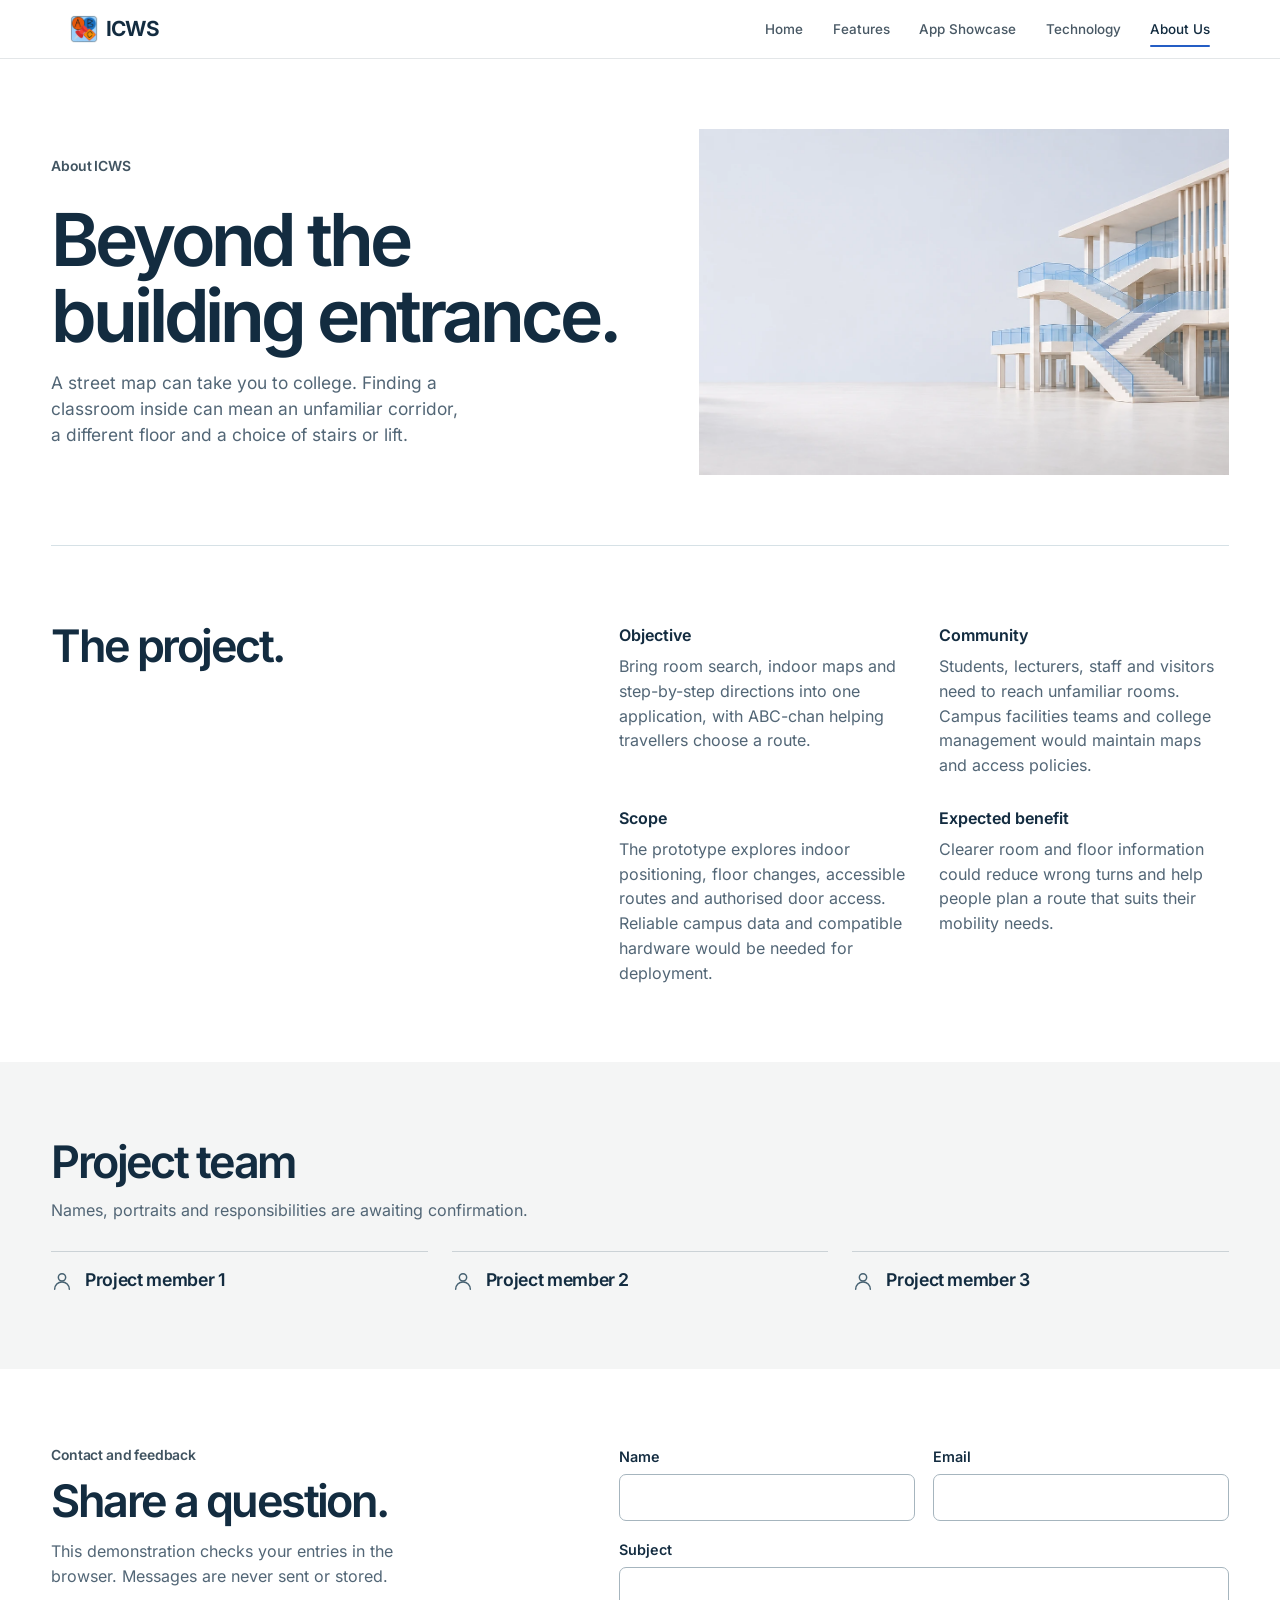
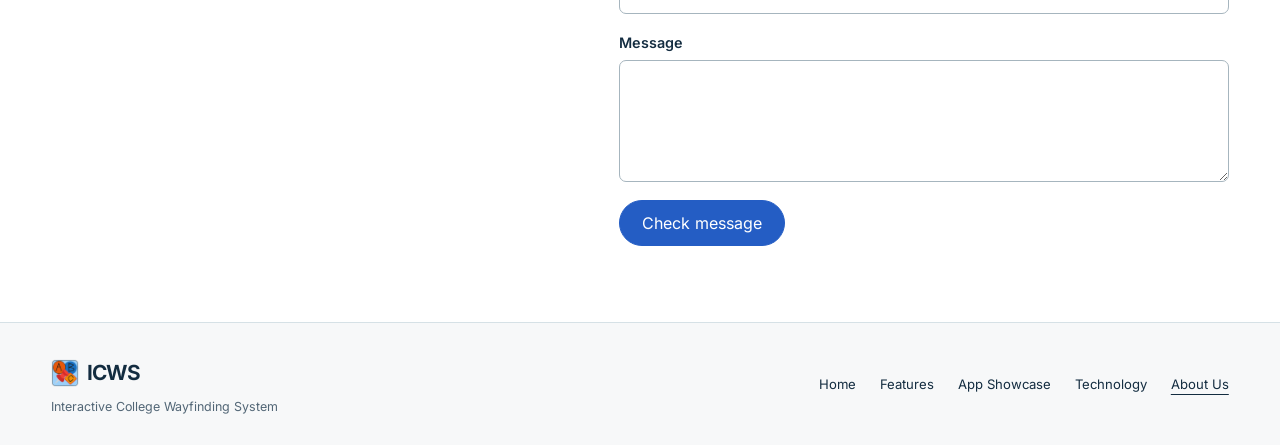
==== about.html @ 72aa4497 "Add new screenshots and create technology overview page - Added various screenshots for features and" ====
<!doctype html>
<html lang="en">
  <head>
    <meta charset="utf-8" />
    <meta name="viewport" content="width=device-width,initial-scale=1" />
    <meta name="theme-color" content="#f7f8f9" />
    <meta
      name="description"
      content="Learn about the ICWS project, its team, and how to send feedback."
    />
    <title>About Us · ICWS</title>
    <link rel="icon" href="public/images/logo/abc-chan-small.webp" type="image/webp" />
    <link href="css/vendor/bootstrap.min.css" rel="stylesheet" />
    <link href="css/icws.css" rel="stylesheet" />
    <link href="css/interior.css" rel="stylesheet" />
    <script src="js/interior.js" defer></script>
  </head>
  <body class="icws-site">
    <a class="skip-link" href="#main-content">Skip to content</a>
    <header class="site-header">
      <nav class="navbar navbar-expand-lg" aria-label="Main navigation">
        <div class="container">
          <a
            class="navbar-brand d-flex align-items-center gap-2"
            href="index.html"
            ><img
              src="public/images/logo/abc-chan-small.webp"
              width="42"
              height="42"
              alt=""
            /><span class="brand-name">ICWS</span></a
          ><button
            class="navbar-toggler menu-toggle"
            type="button"
            aria-controls="site-nav"
            aria-expanded="false"
            aria-label="Toggle navigation"
          >
            <span class="navbar-toggler-icon"></span>
          </button>
          <div class="collapse navbar-collapse site-nav" id="site-nav">
            <ul class="navbar-nav ms-auto align-items-lg-center">
              <li class="nav-item">
                <a class="nav-link" href="index.html">Home</a>
              </li>
              <li class="nav-item">
                <a class="nav-link" href="features.html">Features</a>
              </li>
              <li class="nav-item">
                <a class="nav-link" href="app-showcase.html">App Showcase</a>
              </li>
              <li class="nav-item">
                <a class="nav-link" href="technology.html">Technology</a>
              </li>
              <li class="nav-item">
                <a class="nav-link active" aria-current="page" href="about.html"
                  >About Us</a
                >
              </li>
            </ul>
          </div>
        </div>
      </nav>
    </header>
    <main class="interior" id="main-content">
<section class="project-intro wrap">
        <div>
          <p class="ix-label">About ICWS</p>
          <h1>Beyond the<br>building entrance.</h1>
          <p>A street map can take you to college. Finding a classroom inside can mean an unfamiliar corridor, a different floor and a choice of stairs or lift.</p>
        </div>
        <figure class="project-photo"><img src="public/images/campus-studio.webp" width="1984" height="793" alt="Architectural study of a multistorey college with open corridors and staircases"></figure>
      </section>
      <div class="wrap"><section class="ix-project">
          <h2>The project.</h2>
          <dl>
            <div>
              <dt>Objective</dt>
              <dd>
                Bring room search, indoor maps and step-by-step directions into
                one application, with ABC-chan helping travellers choose a
                route.
              </dd>
            </div>
            <div>
              <dt>Community</dt>
              <dd>
                Students, lecturers, staff and visitors need to reach unfamiliar
                rooms. Campus facilities teams and college management would
                maintain maps and access policies.
              </dd>
            </div>
            <div>
              <dt>Scope</dt>
              <dd>
                The prototype explores indoor positioning, floor changes,
                accessible routes and authorised door access. Reliable campus
                data and compatible hardware would be needed for deployment.
              </dd>
            </div>
            <div>
              <dt>Expected benefit</dt>
              <dd>
                Clearer room and floor information could reduce wrong turns and
                help people plan a route that suits their mobility needs.
              </dd>
            </div>
          </dl>
        </section>
      </div>
      <section class="ix-team">
        <div class="wrap">
          <h2>Project team</h2>
          <p>
            Names, portraits and responsibilities are awaiting confirmation.
          </p>
          <div class="ix-roster">
            <div class="ix-person">
              <span
                ><svg
                  class="ix-icon"
                  aria-hidden="true"
                  width="22"
                  height="22"
                  viewBox="0 0 24 24"
                  fill="none"
                  stroke="currentColor"
                  stroke-width="1.6"
                  stroke-linecap="round"
                  stroke-linejoin="round"
                >
                  <circle cx="12" cy="8" r="4" />
                  <path d="M4 21a8 8 0 0 1 16 0" /></svg
              ></span>
              <h3>Project member 1</h3>
            </div>
            <div class="ix-person">
              <span
                ><svg
                  class="ix-icon"
                  aria-hidden="true"
                  width="22"
                  height="22"
                  viewBox="0 0 24 24"
                  fill="none"
                  stroke="currentColor"
                  stroke-width="1.6"
                  stroke-linecap="round"
                  stroke-linejoin="round"
                >
                  <circle cx="12" cy="8" r="4" />
                  <path d="M4 21a8 8 0 0 1 16 0" /></svg
              ></span>
              <h3>Project member 2</h3>
            </div>
            <div class="ix-person">
              <span
                ><svg
                  class="ix-icon"
                  aria-hidden="true"
                  width="22"
                  height="22"
                  viewBox="0 0 24 24"
                  fill="none"
                  stroke="currentColor"
                  stroke-width="1.6"
                  stroke-linecap="round"
                  stroke-linejoin="round"
                >
                  <circle cx="12" cy="8" r="4" />
                  <path d="M4 21a8 8 0 0 1 16 0" /></svg
              ></span>
              <h3>Project member 3</h3>
            </div>
          </div>
        </div>
      </section>
      <section class="wrap ix-feedback ix-section" id="contact">
        <div>
          <p class="ix-label">Contact and feedback</p>
          <h2>Share a question.</h2>
          <p>
            This demonstration checks your entries in the browser. Messages are
            never sent or stored.
          </p>
        </div>
        <form id="contact-form" class="ix-form" novalidate>
          <div class="ix-field ix-field-name">
            <label for="contact-name">Name</label
            ><input
              id="contact-name"
              name="name"
              required
              aria-describedby="error-name"
              type="text"
              autocomplete="name"
            /><span class="invalid-feedback" id="error-name"
              >Enter your name.</span
            >
          </div>
          <div class="ix-field ix-field-email">
            <label for="contact-email">Email</label
            ><input
              id="contact-email"
              name="email"
              required
              aria-describedby="error-email"
              type="email"
              autocomplete="email"
            /><span class="invalid-feedback" id="error-email"
              >Enter a valid email address.</span
            >
          </div>
          <div class="ix-field ix-field-subject">
            <label for="contact-subject">Subject</label
            ><input
              id="contact-subject"
              name="subject"
              required
              aria-describedby="error-subject"
              type="text"
            /><span class="invalid-feedback" id="error-subject"
              >Enter a subject.</span
            >
          </div>
          <div class="ix-field ix-field-message">
            <label for="contact-message">Message</label
            ><textarea
              id="contact-message"
              name="message"
              required
              aria-describedby="error-message"
              rows="4"
            ></textarea
            ><span class="invalid-feedback" id="error-message"
              >Enter a message.</span
            >
          </div>
          <noscript
            >Enable JavaScript to check this demonstration form.</noscript
          ><button disabled type="submit" class="btn btn-primary">
            Check message
          </button>
          <p class="form-status" id="contact-status" role="status"></p>
        </form>
      </section>
    </main>
    <footer class="site-footer">
      <div class="wrap footer-inner">
        <div>
          <a class="footer-brand" href="index.html"
            ><img
              src="public/images/logo/abc-chan-small.webp"
              alt=""
              width="31"
              height="31"
            />ICWS</a
          >
          <p class="footer-name">Interactive College Wayfinding System</p>
        </div>
        <nav class="footer-links" aria-label="Footer navigation">
          <a href="index.html">Home</a><a href="features.html">Features</a
          ><a href="app-showcase.html">App Showcase</a
          ><a href="technology.html">Technology</a
          ><a aria-current="page" href="about.html">About Us</a>
        </nav>
      </div>
    </footer>
    <script src="js/icws.js" defer></script>
  </body>
</html>
---- css/icws.css ----
@font-face {
  font-family: Inter;
  font-style: normal;
  font-weight: 100 900;
  font-display: swap;
  src: url("../public/fonts/inter-latin-wght-normal.woff2") format("woff2");
}

:root {
  --ink: #132c40;
  --midnight: #081622;
  --night-edge: #29404e;
  --night-text: #ecf5fb;
  --route-light: #82c9ff;
  --blue: #245dc4;
  --muted: #526676;
  --canvas: #edf3f6;
  --line: #d6e1e6;
  --paper: #fff;
  --porcelain: #f7f8f9;
  --mist: #e9eff5;
  --shell-height: 58px;
  --ease-product: cubic-bezier(.22,.68,.15,1);
  --gutter: clamp(20px, 4vw, 56px);
  --body-font: "Inter", "Segoe UI", "Helvetica Neue", Arial, sans-serif;
  --bs-body-font-family: var(--body-font);
}
html {
  scroll-behavior: smooth;
  scroll-padding-top: 82px;
}
body {
  margin: 0;
  font-family: var(--body-font);
  font-size: 16px;
  line-height: 1.55;
  color: var(--ink);
  background: var(--paper);
  -webkit-font-smoothing: antialiased;
}
.wrap,
.site-header .container {
  width: min(calc(100% - 2 * var(--gutter)), 1180px);
  margin-inline: auto;
  padding-inline: 0;
}
img {
  max-width: 100%;
  height: auto;
}
h1,
h2,
h3,
h4 {
  font-weight: 620;
  line-height: 1.13;
  letter-spacing: -0.042em;
  text-wrap: balance;
}
h1 {
  font-size: clamp(2.35rem, 4.5vw, 4rem);
}
h2 {
  font-size: clamp(1.8rem, 3vw, 2.8rem);
}
h3 {
  font-size: 1.3rem;
}
p {
  color: var(--muted);
}
a {
  color: var(--blue);
  text-underline-offset: 0.2em;
}
a,
button,
summary {
  touch-action: manipulation;
}
:focus-visible {
  outline: 3px solid #1868cb;
  outline-offset: 4px;
}
.skip-link {
  position: fixed;
  top: 0.5rem;
  left: 0.5rem;
  padding: 0.65rem 1rem;
  background: white;
  color: var(--ink);
  z-index: 1100;
  transform: translateY(-160%);
}
.skip-link:focus {
  transform: none;
}
.site-header {
  position: sticky;
  top: 0;
  z-index: 100;
  background: rgba(255,255,255,.96);
  border-bottom: 1px solid rgba(28,50,69,.12);
}
@supports (backdrop-filter: blur(16px)) {
  .site-header { background: rgba(255,255,255,.88); backdrop-filter: blur(16px); }
}
.site-header nav { min-height: var(--shell-height); padding: 0; }
.site-header .navbar-brand, .footer-brand {
  display: inline-flex;
  align-items: center;
  gap: 8px;
  color: var(--ink);
  font-size: 1.3rem;
  font-weight: 680;
  letter-spacing: -.055em;
  line-height: 1;
  min-height: 44px;
  text-decoration: none;
}
.navbar-brand img, .footer-brand img { width: 28px; height: 28px; object-fit: contain; }
.site-nav .navbar-nav { gap: clamp(18px, 2.3vw, 34px); }
.site-nav .nav-link {
  display: inline-flex;
  align-items: center;
  min-height: 44px;
  position: relative;
  font-size: .84rem;
  font-weight: 510;
  color: #495965;
  padding: 0 !important;
}
.site-nav .nav-link:hover, .site-nav .nav-link[aria-current] { color: var(--ink); }
.site-nav .nav-link::after {
  content: "";
  position: absolute;
  bottom: 4px;
  left: 0;
  right: 0;
  height: 2px;
  border-radius: 2px;
  background: var(--blue);
  transform: scaleX(0);
  transform-origin: left;
  transition: transform .18s var(--ease-product);
}
.site-nav .nav-link[aria-current]::after, .site-nav .nav-link:hover::after { transform: scaleX(1); }
.menu-toggle { width: 44px; height: 44px; border: 0; padding: 8px; }
.menu-toggle .navbar-toggler-icon { width: 24px; height: 24px; }
.site-footer { background: var(--porcelain); border-top: 1px solid var(--line); padding: 28px 0; }
.footer-inner { display: flex; align-items: center; justify-content: space-between; gap: 28px; }
.footer-name { margin: 2px 0 0; font-size: .78rem; color: var(--muted); }
.footer-links { display: flex; align-items: center; flex-wrap: wrap; gap: 0 24px; }
.footer-links a { display: inline-flex; align-items: center; min-height: 44px; color: var(--ink); text-decoration: none; font-size: .82rem; }
.footer-links a:hover, .footer-links a[aria-current] { text-decoration: underline; text-underline-offset: 5px; }

@media (max-width: 991.98px) {
  .site-header .navbar { padding-block: 5px; }
  .site-nav .navbar-nav { padding: 5px 0 10px; gap: 0; }
  .site-nav .nav-link { width: 100%; }
  .site-nav .nav-link::after { width: 20px; }
  .site-nav.show { max-height: calc(100dvh - var(--shell-height)); overflow-y: auto; }
}
@media (max-width: 700px) {
  .footer-inner { align-items: flex-start; flex-direction: column; gap: 12px; }
  .footer-links { column-gap: 19px; }
}
@media (scripting: none) and (max-width: 991.98px) {
  .site-header { position: relative; }
  .site-header .site-nav { display: block; }
  .site-nav .navbar-nav { flex-direction: row; flex-wrap: wrap; gap: 0 18px; }
  .site-header .menu-toggle { display: none; }
}
@media (prefers-reduced-motion: reduce) {
  html {
    scroll-behavior: auto;
  }
  *,
  *::before,
  *::after {
    animation-duration: 0.01ms !important;
    animation-iteration-count: 1 !important;
    transition-duration: 0.01ms !important;
    scroll-behavior: auto !important;
  }
}
---- css/interior.css ----
.interior {
  --study: #e9eff5;
  --graph-paper: #112331;
  --graph-text: #c4d2de;
  color: var(--ink);
}
.interior [hidden] { display: none !important; }
.interior h1, .interior h2, .interior h3 {
  margin: 0;
  font-weight: 620;
  line-height: 1.04;
  letter-spacing: -.057em;
}
.interior h1, .feature-intro h2 { font-size: clamp(3rem, 5.7vw, 5.8rem); }
.interior h2 { font-size: clamp(2rem, 3.5vw, 3.5rem); }
.interior p, .interior dd, .interior figure { margin: 0; }
.interior .ix-label, .feature-meta {
  font-size: .87rem;
  font-weight: 610;
  letter-spacing: -.012em;
  color: #415461;
  line-height: 1.4;
}
.feature-exhibit { background: var(--study); padding-top: clamp(32px, 4.4vw, 64px); }
.feature-panel {
  display: grid;
  grid-template-columns: 1fr 1fr;
  align-items: center;
  padding: 16px 0 34px;
  min-height: clamp(360px, 35vw, 490px);
}
.feature-intro h2 { font-size: clamp(3.4rem, 5.7vw, 5.6rem); }
.feature-meta { margin: 22px 0 12px !important; color: #365369; }
.feature-intro > p:last-child, .guidance-copy p, .project-intro div > p:last-child {
  max-width: 37ch;
  font-size: clamp(1rem, 1.35vw, 1.2rem);
  line-height: 1.5;
}
.feature-panel figure { text-align: center; }
.feature-panel figure img {
  height: clamp(285px, 31.5vw, 405px);
  width: auto;
  filter: drop-shadow(6px 13px 9px #233c4e2e);
}
.studio-switch, .signal-switch { display: flex; flex-wrap: wrap; align-items: center; }
.studio-switch { gap: clamp(22px, 7vw, 96px); padding-block: 4px; border-top: 1px solid #acbac5; }
.studio-switch a, .signal-switch a {
  display: inline-flex;
  align-items: center;
  min-height: 44px;
  font-size: .91rem;
  font-weight: 580;
  text-decoration: none;
  color: #415461;
}
.studio-switch a::before {
  content: '';
  width: 5px;
  height: 5px;
  background: currentColor;
  border-radius: 50%;
  margin-right: 8px;
  opacity: 0;
}
.studio-switch a:hover, .studio-switch a[aria-current], .ix-link:hover { color: var(--blue); }
.studio-switch a[aria-current]::before { opacity: 1; }
.guidance {
  display: grid;
  grid-template-columns: 1fr 1.05fr;
  align-items: center;
  gap: clamp(22px, 6vw, 80px);
  padding-block: clamp(42px, 6vw, 85px);
}
.assistant-signature { display: flex; align-items: center; gap: 9px; font-weight: 630; margin-bottom: 14px; }
.assistant-mark { width: 35px; height: 35px; object-fit: contain; }
.guidance-copy p, .project-intro div > p:last-child { margin-top: 16px; }
.ix-link { display: inline-flex; gap: 6px; min-height: 44px; align-items: center; font-weight: 580; text-decoration: none; margin-top: 8px; }
.route-study svg { width: 100%; display: block; border-radius: 4px; }
.route-study figcaption { display: flex; justify-content: space-between; border-top: 1px solid var(--line); padding-block: 12px; color: #496070; font-size: .82rem; }
.campus-pair { display: grid; grid-template-columns: 1.17fr 1fr; gap: 14px; }
.access-study { padding: clamp(27px, 3.9vw, 54px); background: #eaf1ee; border-radius: 4px; }
.way-sign { color: #395e55; margin-bottom: 24px; }
.entry-study { background: #f2f2f1; }
.entry-study .way-sign { color: #485b6b; }
.access-study p { margin-top: 13px; max-width: 43ch; }
.ix-section, .ix-project, .ix-team { padding-block: clamp(44px, 6vw, 82px); }
.ix-split, .ix-feedback, .ix-project {
  display: grid;
  grid-template-columns: .94fr 1.2fr;
  gap: clamp(28px, 7vw, 95px);
}
.ix-split .ix-label, .ix-feedback .ix-label { margin-bottom: 13px; }
.ix-feedback > div > p:last-child, .ix-split > div > p:last-child { margin-top: 14px; max-width: 40ch; }
.ix-detail { border-bottom: 1px solid var(--line); }
.ix-detail:first-child { border-top: 1px solid var(--line); }
.ix-detail summary {
  cursor: pointer;
  display: flex;
  align-items: center;
  justify-content: space-between;
  gap: 14px;
  list-style: none;
  padding: 18px 0;
  font-weight: 595;
}
.ix-detail summary::-webkit-details-marker { display: none; }
.ix-detail summary::after { content: '+'; font-size: 1.25rem; font-weight: 420; }
.ix-detail[open] summary::after { content: '−'; }
.ix-detail summary:hover { color: var(--blue); }
.ix-detail p { padding-bottom: 18px; max-width: 62ch; }
.system-sheet { background: var(--graph-paper); color: #f3f6f8; padding-block: clamp(44px, 5.5vw, 80px) clamp(36px, 4.4vw, 70px); }
.system-sheet .ix-label { color: var(--graph-text); margin-bottom: 10px; }
.signal-switch { gap: 20px; margin-top: clamp(28px, 4vw, 52px); border-bottom: 1px solid #40535f; }
.signal-switch a { border-bottom: 2px solid transparent; color: #c7d4df; }
.signal-switch a[aria-current], .signal-switch a:hover { color: white; border-color: #9ec7f1; }
.system-sheet :focus-visible { outline-color: #b2d8ff; }
.flow-caption { color: var(--graph-text); font-size: .98rem; }
.flow-caption b { color: #f2f5fa; font-weight: 600; }
.signal-page { padding-top: 23px; }
.system-graph { display: block; width: min(100%, 1080px); margin: clamp(20px, 2.8vw, 36px) auto 0; }
.diagram-node rect { fill: #182d3d; stroke: #526777; stroke-width: 1; }
.diagram-node text { fill: #c1d0dc; font-size: 14px; }
.diagram-node .node-title { fill: #f1f4f6; font-size: 18px; font-weight: 580; }
.diagram-edge path { fill: none; stroke: #8fb8e3; stroke-width: 1.7; stroke-linejoin: round; }
.diagram-edge text { fill: #c2d5e4; font-size: 13px; }
.flow-steps { position: absolute; width: 1px; height: 1px; padding: 0; margin: -1px; overflow: hidden; clip-path: inset(50%); }
.project-intro { display: grid; grid-template-columns: 1.1fr 1fr; gap: clamp(30px, 5vw, 80px); align-items: center; padding-block: clamp(38px, 5.5vw, 80px); }
.project-intro .ix-label { margin-bottom: 26px; }
.project-photo { height: clamp(260px, 27vw, 380px); overflow: hidden; background: var(--study); }
.project-photo img { display: block; width: 100%; height: 100%; object-fit: cover; object-position: 100% 58%; }
.ix-project { border-top: 1px solid var(--line); }
.ix-project dl { display: grid; grid-template-columns: 1fr 1fr; gap: 28px 30px; margin: 0; }
.ix-project dt { font-weight: 630; margin-bottom: 6px; }
.ix-project dd { color: var(--muted); }
.ix-team { background: #f4f5f5; }
.ix-team p { margin-top: 12px; }
.ix-roster { display: grid; grid-template-columns: repeat(3, 1fr); gap: 24px; margin-top: 28px; }
.ix-person { display: flex; align-items: center; gap: 12px; border-top: 1px solid #cbd2d6; padding-top: 16px; }
.ix-person span { color: #466171; }
.ix-person h3 { font-size: 1.1rem; letter-spacing: -.02em; }
.ix-form { display: grid; grid-template-columns: 1fr 1fr; gap: 18px; }
.ix-field label { display: block; font-weight: 580; font-size: .9rem; margin-bottom: 6px; }
.ix-field input, .ix-field textarea { width: 100%; border: 1px solid #a6b5be; border-radius: 7px; padding: 10px 12px; color: var(--ink); font: inherit; }
.ix-field textarea { display: block; resize: vertical; min-height: 90px; }
.ix-field-subject, .ix-field-message, .ix-form .btn, .form-status { grid-column: 1/-1; }
.ix-form .btn { justify-self: start; border-radius: 30px; padding: 10px 22px; background: var(--blue); border-color: var(--blue); }
.form-status:empty { display: none; }
.form-status.is-error { color: #99352f; }
.form-status.is-success { color: #246346; }
@media (prefers-reduced-motion: no-preference) {
  .diagram-edge path { animation: flow-trace .7s ease-out both; }
  @keyframes flow-trace { from { stroke-dasharray: 450; stroke-dashoffset: 450; } to { stroke-dasharray: 450; stroke-dashoffset: 0; } }
  .feature-panel figure { animation: settle .35s ease-out; }
  @keyframes settle { from { transform: translateX(6px); opacity: .8; } }
}
@media (max-width: 800px) {
  .project-intro { grid-template-columns: 1.15fr 1fr; gap: 24px; }
  .system-graph { display: none; }
  .flow-steps { position: static; width: auto; height: auto; margin: 22px 0 0; clip-path: none; overflow: visible; list-style: none; }
  .flow-steps li { border-left: 2px solid #74a1cf; padding: 7px 15px; margin-bottom: 10px; }
  .flow-steps strong, .flow-steps span { display: block; }
  .flow-steps strong { font-size: .98rem; font-weight: 600; }
  .flow-steps span { font-size: .9rem; color: var(--graph-text); margin-top: 4px; }
  .ix-project { grid-template-columns: 1fr; }
}
@media (max-width: 620px) {
  .feature-exhibit { padding-top: 26px; }
  .feature-panel { grid-template-columns: 1fr; padding: 20px 0; gap: 22px; }
  .feature-intro h2 { font-size: clamp(2.8rem, 11vw, 3.7rem); }
  .feature-intro h2 br { display: none; }
  .feature-intro h2 br::after { content: ' '; }
  .feature-intro > p:last-child { max-width: 39ch; }
  .feature-meta { margin: 12px 0 7px !important; }
  .feature-panel figure img { height: 247px; }
  .studio-switch { justify-content: space-between; gap: 3px; }
  .studio-switch a { font-size: .84rem; }
  .guidance, .campus-pair, .ix-split, .ix-feedback, .project-intro, .ix-project dl, .ix-form, .ix-roster { grid-template-columns: 1fr; }
  .guidance-copy h2 br { display: none; }
  .guidance { gap: 20px; }
  .campus-pair { gap: 10px; }
  .way-sign { margin-bottom: 14px; }
  .route-study svg { max-height: 190px; }
  .project-intro { gap: 24px; }
  .project-photo { height: 205px; }
  .ix-roster { gap: 14px; }
  .ix-project dl { gap: 18px; }
}
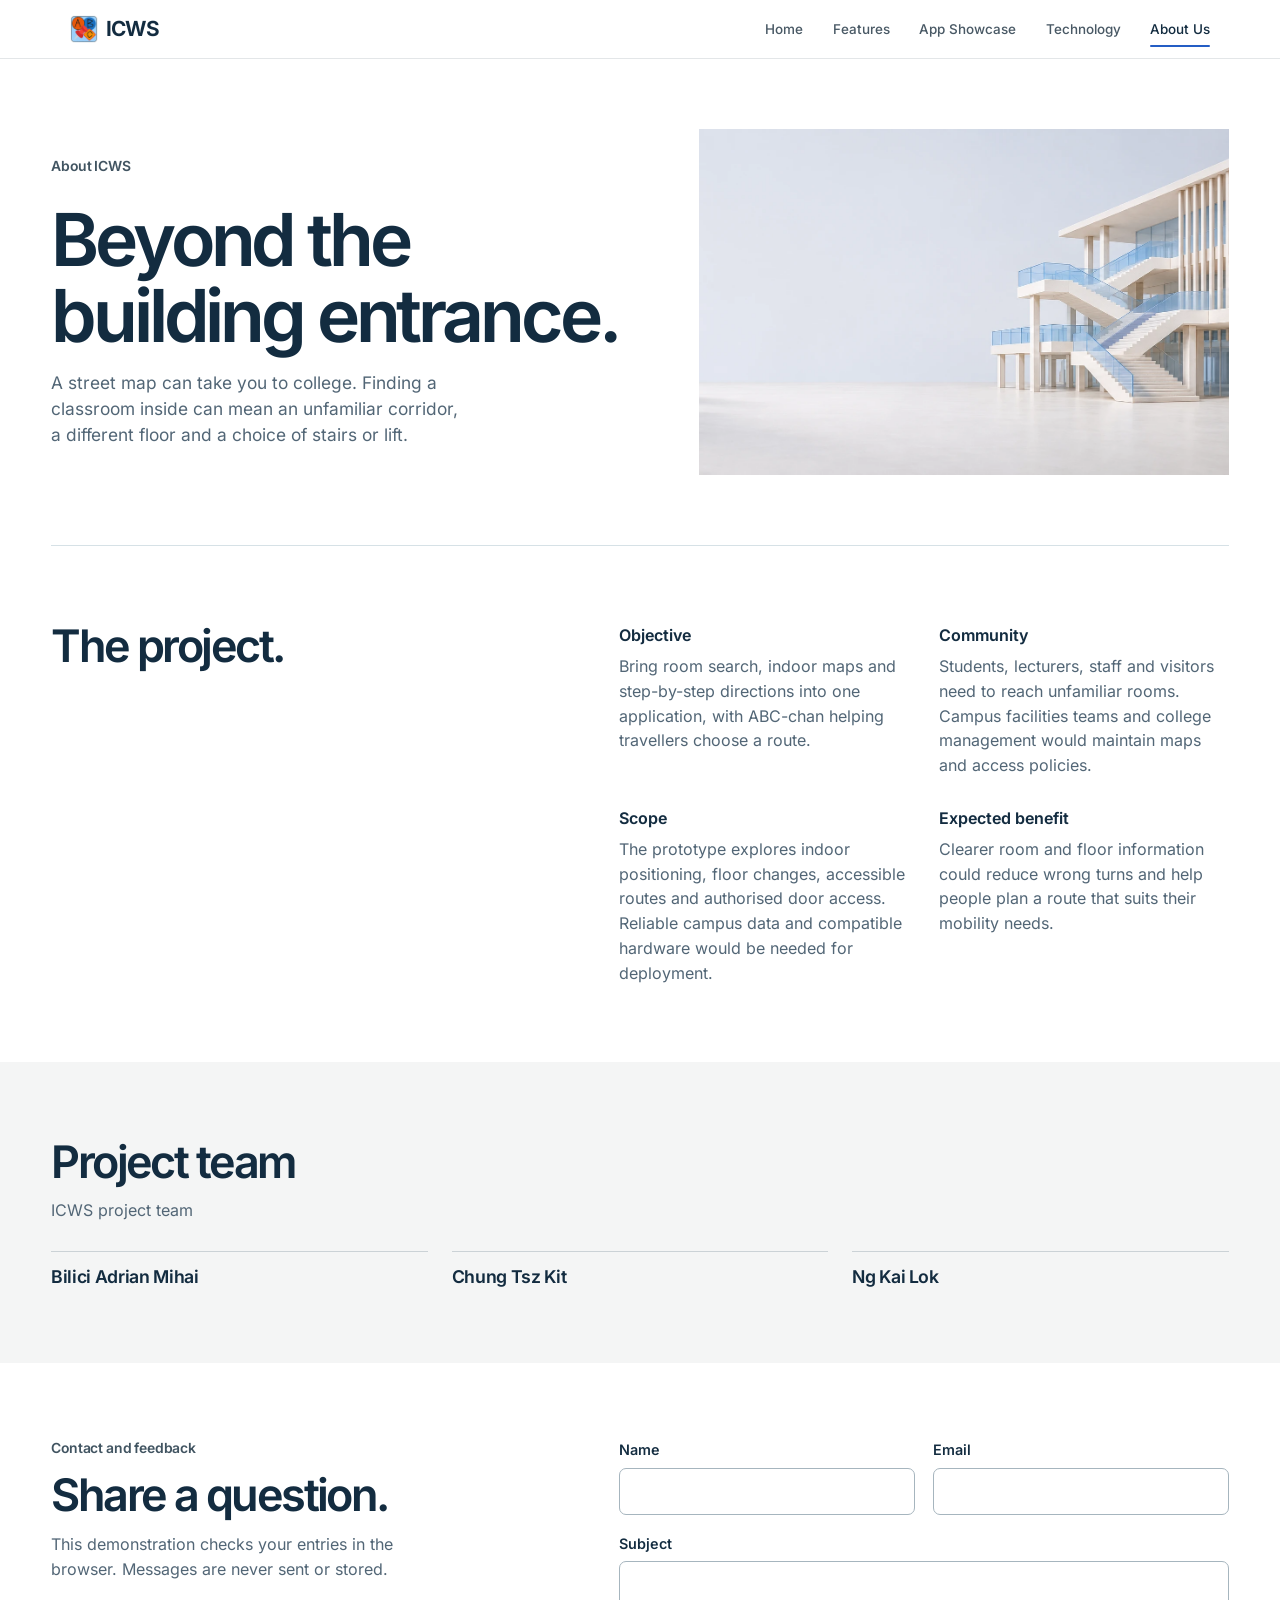
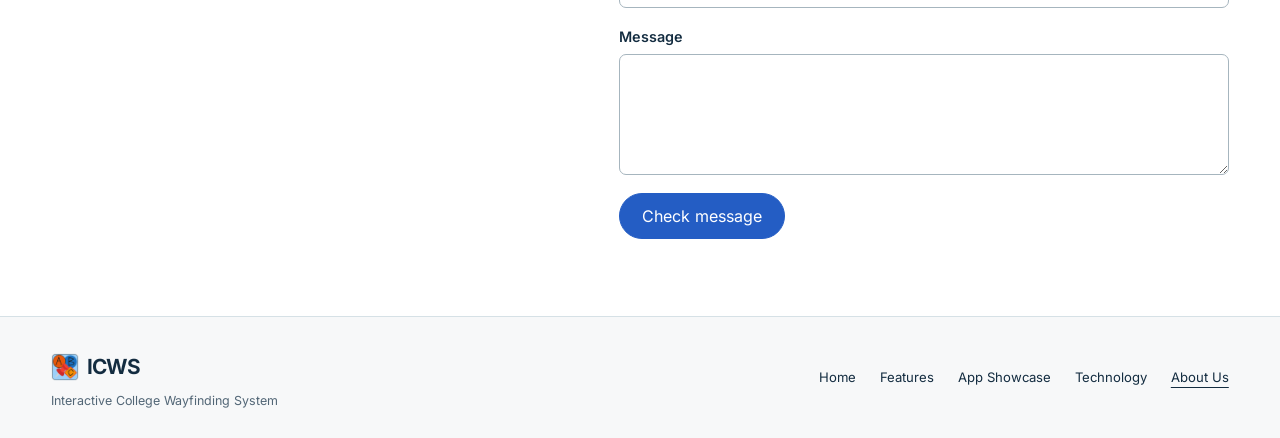
==== commit 7260a917: "Update project team section with member names" ====
--- a/about.html
+++ b/about.html
@@ -111,66 +111,16 @@
       <section class="ix-team">
         <div class="wrap">
           <h2>Project team</h2>
-          <p>
-            Names, portraits and responsibilities are awaiting confirmation.
-          </p>
+          <p>ICWS project team</p>
           <div class="ix-roster">
             <div class="ix-person">
-              <span
-                ><svg
-                  class="ix-icon"
-                  aria-hidden="true"
-                  width="22"
-                  height="22"
-                  viewBox="0 0 24 24"
-                  fill="none"
-                  stroke="currentColor"
-                  stroke-width="1.6"
-                  stroke-linecap="round"
-                  stroke-linejoin="round"
-                >
-                  <circle cx="12" cy="8" r="4" />
-                  <path d="M4 21a8 8 0 0 1 16 0" /></svg
-              ></span>
-              <h3>Project member 1</h3>
+              <h3>Bilici Adrian Mihai</h3>
             </div>
             <div class="ix-person">
-              <span
-                ><svg
-                  class="ix-icon"
-                  aria-hidden="true"
-                  width="22"
-                  height="22"
-                  viewBox="0 0 24 24"
-                  fill="none"
-                  stroke="currentColor"
-                  stroke-width="1.6"
-                  stroke-linecap="round"
-                  stroke-linejoin="round"
-                >
-                  <circle cx="12" cy="8" r="4" />
-                  <path d="M4 21a8 8 0 0 1 16 0" /></svg
-              ></span>
-              <h3>Project member 2</h3>
+              <h3>Chung Tsz Kit</h3>
             </div>
             <div class="ix-person">
-              <span
-                ><svg
-                  class="ix-icon"
-                  aria-hidden="true"
-                  width="22"
-                  height="22"
-                  viewBox="0 0 24 24"
-                  fill="none"
-                  stroke="currentColor"
-                  stroke-width="1.6"
-                  stroke-linecap="round"
-                  stroke-linejoin="round"
-                >
-                  <circle cx="12" cy="8" r="4" />
-                  <path d="M4 21a8 8 0 0 1 16 0" /></svg
-              ></span>
-              <h3>Project member 3</h3>
+              <h3>Ng Kai Lok</h3>
             </div>
           </div>
         </div>
